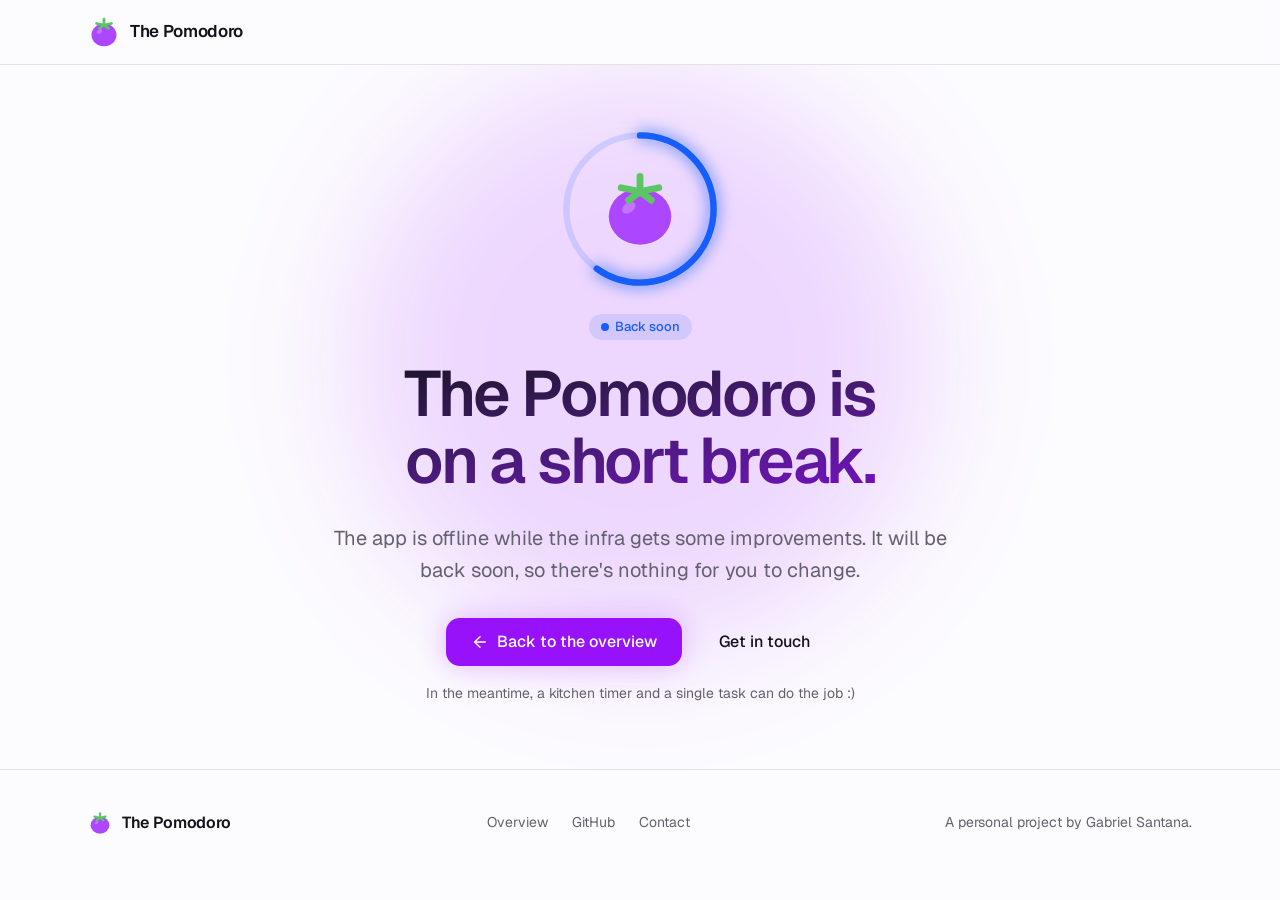
==== coming-soon/index.html @ 2564e449 "docs: sync the site from the-pomodoro@d740c67" ====
<!doctype html>
<html lang="en">
  <head>
    <meta charset="utf-8" />
    <meta name="viewport" content="width=device-width, initial-scale=1" />
    <title>The Pomodoro is on a short break</title>
    <meta
      name="description"
      content="The Pomodoro is offline for infrastructure maintenance and will be back soon."
    />
    <meta name="robots" content="noindex" />
    <meta name="color-scheme" content="light dark" />
    <meta
      name="theme-color"
      content="#fcfbfe"
      media="(prefers-color-scheme: light)"
    />
    <meta
      name="theme-color"
      content="#0f0c14"
      media="(prefers-color-scheme: dark)"
    />

    <link rel="icon" href="../assets/favicon.svg" type="image/svg+xml" />
    <link
      rel="icon"
      href="../assets/favicon-32.png"
      sizes="32x32"
      type="image/png"
    />
    <link rel="apple-touch-icon" href="../assets/apple-touch-icon.png" />

    <link rel="preconnect" href="https://fonts.googleapis.com" />
    <link rel="preconnect" href="https://fonts.gstatic.com" crossorigin />
    <link
      href="https://fonts.googleapis.com/css2?family=Geist:wght@400;500;600;700&family=Geist+Mono:wght@500;600&display=swap"
      rel="stylesheet"
    />
    <link rel="stylesheet" href="../styles.css" />
  </head>
  <body>
    <!-- Icons from Lucide (ISC), the set the app uses. -->
    <svg width="0" height="0" style="position: absolute" aria-hidden="true">
      <defs>
        <symbol
          id="i-arrow-left"
          viewBox="0 0 24 24"
          fill="none"
          stroke="currentColor"
          stroke-width="2"
          stroke-linecap="round"
          stroke-linejoin="round"
        >
          <path d="m12 19-7-7 7-7" />
          <path d="M19 12H5" />
        </symbol>
        <symbol id="logo" viewBox="0 0 64 64">
          <ellipse
            cx="32"
            cy="38"
            rx="25"
            ry="22.5"
            fill="oklch(0.627 0.265 304)"
          />
          <ellipse
            cx="23"
            cy="31"
            rx="6"
            ry="4"
            transform="rotate(-35 23 31)"
            fill="#fff"
            fill-opacity=".25"
          />
          <g
            stroke="oklch(0.74 0.17 145)"
            stroke-width="5.5"
            stroke-linecap="round"
            fill="none"
          >
            <path d="M32 18 L32 6" />
            <path d="M32 18 L17 15" />
            <path d="M32 18 L47 15" />
            <path d="M32 18 L23 25" />
            <path d="M32 18 L41 25" />
          </g>
        </symbol>
      </defs>
    </svg>

    <header class="site-header">
      <div class="wrap">
        <a class="brand" href="../">
          <svg class="logo" aria-hidden="true"><use href="#logo" /></svg>
          The Pomodoro
        </a>
      </div>
    </header>

    <main id="main" class="hero notice">
      <div class="orb" aria-hidden="true"></div>
      <div class="wrap">
        <!-- The ring sits in short-break blue: the app is resting, not gone. -->
        <div class="hero-ring enter" data-mode="short" aria-hidden="true">
          <svg viewBox="0 0 100 100">
            <circle
              class="ring-track"
              cx="50"
              cy="50"
              r="46"
              fill="none"
              stroke-width="4"
            />
          </svg>
          <svg class="ring-glow" viewBox="0 0 100 100">
            <circle
              class="ring-arc"
              cx="50"
              cy="50"
              r="46"
              fill="none"
              stroke-width="4"
              stroke-linecap="round"
              pathLength="100"
              stroke-dasharray="60 100"
            />
          </svg>
          <svg viewBox="0 0 100 100">
            <circle
              class="ring-arc"
              cx="50"
              cy="50"
              r="46"
              fill="none"
              stroke-width="4"
              stroke-linecap="round"
              pathLength="100"
              stroke-dasharray="60 100"
            />
          </svg>
          <svg class="logo"><use href="#logo" /></svg>
        </div>
        <p class="badge enter" data-mode="short" style="--enter-order: 1">
          <span class="dot" aria-hidden="true"></span>
          Back soon
        </p>
        <h1 class="enter" style="--enter-order: 2">
          The Pomodoro is on a short break.
        </h1>
        <p class="lead enter" style="--enter-order: 3">
          The app is offline while the infra gets some improvements. It will be
          back soon, so there's nothing for you to change.
        </p>
        <div class="hero-actions enter" style="--enter-order: 4">
          <a class="button button--primary button--xl" href="../">
            <svg aria-hidden="true"><use href="#i-arrow-left" /></svg>
            Back to the overview
          </a>
          <a
            class="button button--ghost button--xl"
            href="mailto:gabriel.gsantana7@gmail.com?subject=The%20Pomodoro"
          >
            Get in touch
          </a>
        </div>
        <p class="hero-note enter" style="--enter-order: 5">
          In the meantime, a kitchen timer and a single task can do the job :)
        </p>
      </div>
    </main>

    <footer class="site-footer">
      <div class="wrap">
        <a class="brand" href="../">
          <svg class="logo" aria-hidden="true"><use href="#logo" /></svg>
          The Pomodoro
        </a>
        <nav class="footer-links" aria-label="Elsewhere">
          <a href="../">Overview</a>
          <a href="https://github.com/gabrielsanttana/thepomodoro">GitHub</a>
          <a href="mailto:gabriel.gsantana7@gmail.com">Contact</a>
        </nav>
        <p>A personal project by Gabriel Santana.</p>
      </div>
    </footer>
  </body>
</html>
---- styles.css ----
/*
 * The Pomodoro presentation site. Tokens mirror apps/web/src/app/globals.css (oklch values copied
 * as they are), so the page reads as the app: one purple, a colour per timer mode, Geist, 0.75rem
 * radii, hairline borders, the progress ring and the soft glow.
 */

:root {
  color-scheme: light dark;

  --brand-50: oklch(0.977 0.014 308);
  --brand-100: oklch(0.946 0.033 307);
  --brand-200: oklch(0.902 0.063 307);
  --brand-300: oklch(0.827 0.119 306);
  --brand-400: oklch(0.714 0.203 305);
  --brand-500: oklch(0.627 0.265 304);
  --brand-600: oklch(0.558 0.288 302);
  --brand-700: oklch(0.496 0.265 302);
  --brand-800: oklch(0.438 0.218 304);
  --leaf: oklch(0.74 0.17 145);

  --background: oklch(0.99 0.004 295);
  --foreground: oklch(0.18 0.02 295);
  --card: oklch(1 0 0);
  --muted: oklch(0.955 0.008 295);
  --muted-foreground: oklch(0.5 0.02 295);
  --accent: oklch(0.95 0.025 302);
  --border: oklch(0.18 0.02 295 / 10%);
  --ring: var(--brand-500);

  --primary: var(--brand-600);
  --primary-hover: var(--brand-700);
  --primary-foreground: oklch(1 0 0);
  --brand-text: var(--brand-700);

  --mode-focus: var(--brand-600);
  --mode-short: oklch(0.546 0.245 263);
  --mode-long: oklch(0.527 0.154 150);
  --mode-focus-text: var(--mode-focus);
  --mode-short-text: var(--mode-short);
  --mode-long-text: var(--mode-long);
  --mode: var(--mode-focus);
  --mode-text: var(--mode-focus-text);

  --glow-strength: 25%;
  --shadow-card:
    0 1px 2px oklch(0.18 0.02 295 / 4%),
    0 8px 24px -12px oklch(0.18 0.02 295 / 12%);
  --shadow-shot:
    0 1px 2px oklch(0.18 0.02 295 / 6%),
    0 24px 64px -24px oklch(0.3 0.12 302 / 30%);

  --radius: 0.75rem;
  --radius-sm: calc(var(--radius) - 4px);
  --radius-xl: calc(var(--radius) + 4px);

  --font-sans: "Geist", ui-sans-serif, system-ui, sans-serif;
  --font-mono: "Geist Mono", ui-monospace, monospace;

  --gutter: 1rem;
  --section-space: 5rem;
  --max-width: 72rem;
}

@media (prefers-color-scheme: dark) {
  :root {
    --background: oklch(0.145 0.012 295);
    --foreground: oklch(0.97 0.006 295);
    --card: oklch(0.185 0.015 295);
    --muted: oklch(0.24 0.018 295);
    --muted-foreground: oklch(0.72 0.02 295);
    --accent: oklch(0.27 0.04 300);
    --border: oklch(1 0 0 / 10%);
    --ring: var(--brand-400);
    --primary-hover: var(--brand-500);
    --brand-text: var(--brand-300);

    --mode-focus-text: var(--brand-400);
    --mode-short-text: oklch(0.707 0.165 255);
    --mode-long-text: oklch(0.792 0.209 152);

    --glow-strength: 45%;
    --shadow-card: 0 1px 2px oklch(0 0 0 / 30%);
    --shadow-shot:
      0 1px 2px oklch(0 0 0 / 40%),
      0 24px 80px -24px oklch(0.558 0.288 302 / 35%);
  }
}

:root,
[data-mode] {
  --glow: 0 0 28px
    color-mix(in oklch, var(--mode) var(--glow-strength), transparent);
}
[data-mode="focus"] {
  --mode: var(--mode-focus);
  --mode-text: var(--mode-focus-text);
}
[data-mode="short"] {
  --mode: var(--mode-short);
  --mode-text: var(--mode-short-text);
}
[data-mode="long"] {
  --mode: var(--mode-long);
  --mode-text: var(--mode-long-text);
}

@media (min-width: 640px) {
  :root {
    --gutter: 1.5rem;
    --section-space: 7rem;
  }
}

/* Base */

*,
*::before,
*::after {
  box-sizing: border-box;
}

html {
  background: var(--background);
  scroll-behavior: smooth;
  scroll-padding-top: 5rem;
  -webkit-text-size-adjust: 100%;
  -webkit-tap-highlight-color: transparent;
}

body {
  margin: 0;
  background: var(--background);
  color: var(--foreground);
  font-family: var(--font-sans);
  font-size: 1rem;
  line-height: 1.6;
  -webkit-font-smoothing: antialiased;
  text-rendering: optimizeLegibility;
  overflow-x: hidden;
}

h1,
h2,
h3,
p,
ul,
ol,
dl,
dd,
figure {
  margin: 0;
}
ul,
ol {
  padding: 0;
  list-style: none;
}
img,
svg {
  display: block;
  max-width: 100%;
}
img {
  height: auto;
}
a {
  color: inherit;
}
::selection {
  background: color-mix(in oklch, var(--primary) 25%, transparent);
}

:focus-visible {
  outline: 3px solid color-mix(in oklch, var(--ring) 50%, transparent);
  outline-offset: 2px;
  border-radius: var(--radius-sm);
}

.wrap {
  width: 100%;
  max-width: var(--max-width);
  margin-inline: auto;
  padding-inline: var(--gutter);
}

.skip-link {
  position: absolute;
  left: var(--gutter);
  top: -4rem;
  z-index: 100;
  padding: 0.5rem 0.875rem;
  border-radius: var(--radius);
  background: var(--primary);
  color: var(--primary-foreground);
  font-weight: 500;
  text-decoration: none;
}
.skip-link:focus {
  top: 0.75rem;
}

.sr-only {
  position: absolute;
  width: 1px;
  height: 1px;
  padding: 0;
  margin: -1px;
  overflow: hidden;
  clip: rect(0, 0, 0, 0);
  white-space: nowrap;
  border: 0;
}

.mono {
  font-family: var(--font-mono);
  font-variant-numeric: tabular-nums;
}

/* Components shared with the app: logo, button, badge, card, kbd */

.logo {
  width: 2rem;
  height: 2rem;
  flex: none;
}

.button {
  display: inline-flex;
  align-items: center;
  justify-content: center;
  gap: 0.5rem;
  height: 2.5rem;
  padding-inline: 1rem;
  border: 1px solid transparent;
  border-radius: var(--radius);
  font: 500 0.9375rem/1 var(--font-sans);
  text-decoration: none;
  white-space: nowrap;
  transition:
    background-color 150ms,
    border-color 150ms,
    color 150ms,
    box-shadow 150ms;
}
.button svg {
  width: 1.125rem;
  height: 1.125rem;
  flex: none;
}
.button--xl {
  height: 3rem;
  padding-inline: 1.5rem;
  font-size: 1rem;
  border-radius: calc(var(--radius) + 2px);
}
.button--primary {
  background: var(--primary);
  color: var(--primary-foreground);
  box-shadow: var(--glow);
}
.button--primary:hover {
  background: var(--primary-hover);
}
.button--ghost {
  color: var(--foreground);
}
.button--ghost:hover {
  background: var(--accent);
}
.button--outline {
  border-color: var(--border);
  background: var(--card);
  color: var(--foreground);
}
.button--outline:hover {
  background: var(--accent);
}
.button[aria-disabled="true"] {
  opacity: 0.6;
  pointer-events: none;
  box-shadow: none;
}

.badge {
  display: inline-flex;
  align-items: center;
  gap: 0.375rem;
  padding: 0.25rem 0.75rem;
  border-radius: 999px;
  background: color-mix(in oklch, var(--primary) 10%, transparent);
  color: var(--brand-text);
  font-size: 0.8125rem;
  font-weight: 500;
  line-height: 1.4;
}
.badge svg {
  width: 0.875rem;
  height: 0.875rem;
}

.card {
  border: 1px solid var(--border);
  border-radius: var(--radius-xl);
  background: var(--card);
  box-shadow: var(--shadow-card);
}

kbd {
  display: inline-grid;
  place-items: center;
  min-width: 1.5rem;
  height: 1.5rem;
  padding-inline: 0.375rem;
  border: 1px solid var(--border);
  border-bottom-width: 2px;
  border-radius: 0.375rem;
  background: var(--muted);
  color: var(--foreground);
  font: 500 0.75rem/1 var(--font-mono);
}

.eyebrow {
  display: inline-flex;
  align-items: center;
  gap: 0.5rem;
  margin-bottom: 0.875rem;
  color: var(--brand-text);
  font-size: 0.875rem;
  font-weight: 500;
}

.dot {
  width: 0.5rem;
  height: 0.5rem;
  border-radius: 999px;
  background: var(--mode);
  flex: none;
}

/* Header */

.site-header {
  position: sticky;
  top: 0;
  z-index: 50;
  border-bottom: 1px solid var(--border);
  background: color-mix(in oklch, var(--background) 82%, transparent);
  backdrop-filter: saturate(1.4) blur(12px);
  -webkit-backdrop-filter: saturate(1.4) blur(12px);
}
.site-header .wrap {
  display: flex;
  align-items: center;
  gap: 1.5rem;
  height: 4rem;
}
.brand {
  display: inline-flex;
  align-items: center;
  gap: 0.625rem;
  font-weight: 600;
  font-size: 1.0625rem;
  letter-spacing: -0.02em;
  text-decoration: none;
}
.site-nav {
  display: none;
  gap: 0.25rem;
  margin-right: auto;
}
.site-nav a {
  padding: 0.375rem 0.75rem;
  border-radius: 999px;
  color: var(--muted-foreground);
  font-size: 0.9375rem;
  font-weight: 500;
  text-decoration: none;
  transition:
    color 150ms,
    background-color 150ms;
}
.site-nav a:hover {
  color: var(--foreground);
  background: var(--accent);
}
.site-header .button {
  margin-left: auto;
  height: 2.25rem;
}
@media (min-width: 880px) {
  .site-nav {
    display: flex;
  }
  .site-header .button {
    margin-left: 0;
  }
}

/* Hero */

.hero {
  position: relative;
  isolation: isolate;
  overflow: hidden;
  padding-top: 3.5rem;
  padding-bottom: var(--section-space);
  text-align: center;
}
.orb {
  position: absolute;
  z-index: -1;
  border-radius: 999px;
  background: color-mix(in oklch, var(--primary) 15%, transparent);
  filter: blur(64px);
  pointer-events: none;
}
.hero .orb {
  top: 0;
  left: 50%;
  width: 36rem;
  height: 36rem;
  max-width: 140vw;
  transform: translate(-50%, -33%);
}
.hero-ring {
  position: relative;
  display: grid;
  place-items: center;
  width: 8rem;
  height: 8rem;
  margin: 0 auto 1.5rem;
}
.hero-ring svg {
  position: absolute;
  inset: 0;
  width: 100%;
  height: 100%;
  overflow: visible;
}
.hero-ring .ring-track {
  stroke: color-mix(in oklch, var(--mode) 15%, transparent);
}
.hero-ring .ring-arc {
  stroke: var(--mode);
  transform: rotate(-90deg);
  transform-origin: center;
  transition: stroke 600ms;
}
.hero-ring .ring-glow {
  filter: blur(8px);
}
.hero-ring .logo {
  position: relative;
  width: 4rem;
  height: 4rem;
}
.hero h1 {
  max-width: 48rem;
  margin-inline: auto;
  padding-bottom: 0.25rem;
  background: linear-gradient(
    to bottom right,
    var(--foreground),
    var(--brand-text)
  );
  -webkit-background-clip: text;
  background-clip: text;
  color: transparent;
  font-size: clamp(2.25rem, 1.4rem + 4.2vw, 4rem);
  font-weight: 600;
  line-height: 1.05;
  letter-spacing: -0.035em;
  text-wrap: balance;
}
.hero .badge {
  margin-bottom: 1.25rem;
}
@media (min-width: 640px) {
  .hero h1 .phrase {
    white-space: nowrap;
  }
}
.lead {
  max-width: 40rem;
  margin: 1.5rem auto 0;
  color: var(--muted-foreground);
  font-size: clamp(1.0625rem, 0.95rem + 0.5vw, 1.25rem);
  line-height: 1.6;
  text-wrap: pretty;
}
.hero-actions {
  display: flex;
  flex-direction: column;
  align-items: stretch;
  gap: 0.75rem;
  max-width: 22rem;
  margin: 2rem auto 0;
}
.hero-note {
  margin-top: 1rem;
  color: var(--muted-foreground);
  font-size: 0.875rem;
}
@media (min-width: 640px) {
  .hero {
    padding-top: 5rem;
  }
  .hero-ring {
    width: 10rem;
    height: 10rem;
  }
  .hero-ring .logo {
    width: 5rem;
    height: 5rem;
  }
  .hero-actions {
    flex-direction: row;
    justify-content: center;
    max-width: none;
  }
}

/* The "back soon" page: the hero alone, filling the screen between header and footer */

.notice {
  display: grid;
  align-content: center;
  min-height: calc(100svh - 4rem - 9rem);
  padding-block: 4rem;
}
.notice .orb {
  top: 50%;
  transform: translate(-50%, -60%);
}
.badge[data-mode] {
  background: color-mix(in oklch, var(--mode) 12%, transparent);
  color: var(--mode-text);
}

/* Screenshots: a quiet browser frame for desktop captures, a phone frame for mobile ones */

.browser {
  overflow: hidden;
  border: 1px solid var(--border);
  border-radius: var(--radius-xl);
  background: var(--card);
  box-shadow: var(--shadow-shot);
}
.browser-bar {
  display: flex;
  align-items: center;
  gap: 0.375rem;
  height: 2.25rem;
  padding-inline: 0.875rem;
  border-bottom: 1px solid var(--border);
}
.browser-bar span {
  width: 0.625rem;
  height: 0.625rem;
  border-radius: 999px;
  background: var(--muted);
  box-shadow: inset 0 0 0 1px var(--border);
}
.browser-bar .browser-url {
  width: auto;
  height: auto;
  margin-inline: auto;
  padding: 0.125rem 0.875rem;
  border-radius: 999px;
  color: var(--muted-foreground);
  font-size: 0.75rem;
  box-shadow: none;
}
.browser img {
  width: 100%;
}
/* Phones get the mobile captures (see the <picture> sources), framed narrower so they stay legible. */
@media (max-width: 639px) {
  .browser {
    max-width: 20rem;
    margin-inline: auto;
  }
}
.nobr {
  white-space: nowrap;
}

.hero-shot {
  max-width: 64rem;
  margin: 3.5rem auto 0;
}
.hero-shot figcaption,
.phone figcaption {
  margin-top: 0.875rem;
  color: var(--muted-foreground);
  font-size: 0.875rem;
  text-align: center;
}

.phone img {
  width: 100%;
  border: 1px solid var(--border);
  border-radius: 1.75rem;
  background: var(--card);
  box-shadow: var(--shadow-shot);
}

/* Sections */

.section {
  padding-bottom: var(--section-space);
}
.section-head {
  max-width: 42rem;
  margin: 0 auto 3rem;
  text-align: center;
}
.section-head--left {
  margin-inline: 0;
  text-align: left;
}
.section h2 {
  font-size: clamp(1.875rem, 1.4rem + 2vw, 2.5rem);
  font-weight: 600;
  line-height: 1.1;
  letter-spacing: -0.03em;
  text-wrap: balance;
}
.section-head p:not(.eyebrow),
.split-text > p:not(.eyebrow) {
  margin-top: 1rem;
  color: var(--muted-foreground);
  font-size: 1.0625rem;
  text-wrap: pretty;
}

/* The rhythm */

.steps {
  display: grid;
  gap: 1rem;
  counter-reset: step;
}
.step {
  display: flex;
  align-items: flex-start;
  gap: 1rem;
  padding: 1.25rem;
}
.step-number {
  margin-top: 0.125rem;
  color: var(--muted-foreground);
  font-size: 0.875rem;
}
.step h3 {
  display: flex;
  align-items: center;
  gap: 0.5rem;
  font-size: 1rem;
  font-weight: 600;
}
.step h3 .mono {
  color: var(--mode-text);
  font-size: 0.875rem;
  font-weight: 500;
}
.step p {
  margin-top: 0.25rem;
  color: var(--muted-foreground);
  font-size: 0.9375rem;
}

.phones {
  display: grid;
  grid-template-columns: repeat(3, minmax(0, 1fr));
  gap: 0.75rem;
  max-width: 52rem;
  margin: 3.5rem auto 0;
}
.phones figcaption {
  display: flex;
  align-items: center;
  justify-content: center;
  gap: 0.5rem;
}
@media (min-width: 640px) {
  .steps {
    grid-template-columns: repeat(3, minmax(0, 1fr));
    gap: 1.5rem;
  }
  .phones {
    gap: 2rem;
  }
}
@media (max-width: 479px) {
  .phones figcaption {
    font-size: 0.75rem;
  }
}

/* Features */

.features {
  display: grid;
  gap: 1rem;
}
.feature {
  padding: 1.5rem;
}
.feature-icon {
  display: grid;
  place-items: center;
  width: 2.5rem;
  height: 2.5rem;
  margin-bottom: 1rem;
  border-radius: var(--radius);
  background: color-mix(in oklch, var(--mode) 12%, transparent);
  color: var(--mode-text);
}
.feature-icon svg {
  width: 1.25rem;
  height: 1.25rem;
}
.feature h3 {
  display: flex;
  align-items: center;
  flex-wrap: wrap;
  gap: 0.5rem;
  font-size: 1.0625rem;
  font-weight: 600;
  letter-spacing: -0.01em;
}
.feature p {
  margin-top: 0.5rem;
  color: var(--muted-foreground);
  font-size: 0.9375rem;
}
.feature .keys {
  display: flex;
  flex-wrap: wrap;
  gap: 0.5rem 1rem;
  margin-top: 1rem;
  color: var(--muted-foreground);
  font-size: 0.8125rem;
}
.feature .keys span {
  display: inline-flex;
  align-items: center;
  gap: 0.375rem;
  white-space: nowrap;
}
.mode-swatches {
  display: flex;
  gap: 0.5rem;
  margin-top: 1rem;
}
.mode-swatches span {
  padding: 0.25rem 0.625rem;
  border-radius: 999px;
  background: var(--mode);
  color: #fff;
  font-size: 0.75rem;
  font-weight: 500;
  box-shadow: var(--glow);
}
.feature--wide {
  grid-column: 1 / -1;
}
.presets {
  display: flex;
  flex-wrap: wrap;
  gap: 0.5rem;
  margin-top: 1rem;
}
.presets li {
  padding: 0.25rem 0.625rem;
  border: 1px solid var(--border);
  border-radius: 999px;
  color: var(--muted-foreground);
  font-size: 0.8125rem;
}
.presets li b {
  color: var(--foreground);
  font-weight: 500;
}
@media (min-width: 720px) {
  .features {
    grid-template-columns: repeat(2, minmax(0, 1fr));
    gap: 1.5rem;
  }
}
@media (min-width: 1024px) {
  .features {
    grid-template-columns: repeat(3, minmax(0, 1fr));
  }
}

/* History */

.split {
  display: grid;
  gap: 2.5rem;
  align-items: center;
}
.checks {
  display: grid;
  gap: 0.75rem;
  margin-top: 1.75rem;
}
.checks li {
  display: flex;
  gap: 0.75rem;
  align-items: flex-start;
}
.checks svg {
  width: 1.25rem;
  height: 1.25rem;
  margin-top: 0.1875rem;
  flex: none;
  color: var(--brand-text);
}
@media (min-width: 1024px) {
  .split {
    grid-template-columns: 5fr 7fr;
    gap: 4rem;
  }
}

/* Why it works */

.reasons {
  display: grid;
  gap: 1rem;
}
.reason {
  padding: 1.5rem;
}
.reason h3 {
  font-size: 1.0625rem;
  font-weight: 600;
  letter-spacing: -0.01em;
}
.reason p {
  margin-top: 0.5rem;
  color: var(--muted-foreground);
  font-size: 0.9375rem;
}
.reason small {
  display: block;
  margin-top: 1rem;
  color: var(--brand-text);
  font-size: 0.8125rem;
  font-weight: 500;
}
.more-link {
  display: inline-flex;
  align-items: center;
  gap: 0.375rem;
  margin-top: 2rem;
  color: var(--brand-text);
  font-weight: 500;
  text-decoration: none;
}
.more-link:hover {
  text-decoration: underline;
  text-underline-offset: 3px;
}
.more-link svg {
  width: 1rem;
  height: 1rem;
}
@media (min-width: 720px) {
  .reasons {
    grid-template-columns: repeat(3, minmax(0, 1fr));
    gap: 1.5rem;
  }
}

/* Pricing */

.plans {
  display: grid;
  gap: 1rem;
  max-width: 52rem;
  margin-inline: auto;
}
.plan {
  display: flex;
  flex-direction: column;
  padding: 1.75rem;
}
.plan--premium {
  border-color: color-mix(in oklch, var(--primary) 35%, transparent);
  background: linear-gradient(
    to bottom,
    color-mix(in oklch, var(--primary) 6%, var(--card)),
    var(--card)
  );
}
.plan-head {
  display: flex;
  align-items: center;
  justify-content: space-between;
  gap: 1rem;
}
.plan h3 {
  font-size: 1.125rem;
  font-weight: 600;
}
.plan-price {
  margin-top: 1rem;
  font-size: 2.25rem;
  font-weight: 600;
  letter-spacing: -0.03em;
  line-height: 1.1;
}
.plan-price small {
  color: var(--muted-foreground);
  font-size: 1rem;
  font-weight: 400;
  letter-spacing: 0;
}
.plan-alt {
  margin-top: 0.375rem;
  color: var(--muted-foreground);
  font-size: 0.9375rem;
}
.plan .checks {
  margin-block: 1.5rem 2rem;
}
.plan .button {
  margin-top: auto;
}
.plan-note {
  margin-top: 0.75rem;
  color: var(--muted-foreground);
  font-size: 0.8125rem;
  text-align: center;
}
@media (min-width: 720px) {
  .plans {
    grid-template-columns: repeat(2, minmax(0, 1fr));
    gap: 1.5rem;
  }
}

/* FAQ */

.faq {
  max-width: 46rem;
  margin-inline: auto;
  border-top: 1px solid var(--border);
}
.faq details {
  border-bottom: 1px solid var(--border);
}
.faq summary {
  display: flex;
  align-items: center;
  justify-content: space-between;
  gap: 1rem;
  padding-block: 1.25rem;
  font-size: 1.0625rem;
  font-weight: 500;
  list-style: none;
  cursor: pointer;
}
.faq summary::-webkit-details-marker {
  display: none;
}
.faq summary::after {
  content: "";
  width: 0.625rem;
  height: 0.625rem;
  margin-right: 0.25rem;
  border-right: 2px solid var(--muted-foreground);
  border-bottom: 2px solid var(--muted-foreground);
  transform: rotate(45deg) translateY(-25%);
  transition: transform 200ms;
  flex: none;
}
.faq details[open] summary::after {
  transform: rotate(225deg) translateY(-25%);
}
.faq details p {
  padding-bottom: 1.25rem;
  color: var(--muted-foreground);
  text-wrap: pretty;
}
.faq a {
  color: var(--brand-text);
  text-underline-offset: 3px;
}

/* Final call to action */

.cta {
  position: relative;
  isolation: isolate;
  overflow: hidden;
  display: grid;
  justify-items: center;
  gap: 1rem;
  padding: 3rem 1.5rem;
  border-color: color-mix(in oklch, var(--primary) 30%, transparent);
  background: color-mix(in oklch, var(--primary) 5%, var(--card));
  text-align: center;
}
.cta .orb {
  bottom: -6rem;
  left: 50%;
  width: 20rem;
  height: 20rem;
  transform: translateX(-50%);
}
.cta p {
  max-width: 34rem;
  color: var(--muted-foreground);
  font-size: 1.0625rem;
  text-wrap: pretty;
}
.cta .button {
  margin-top: 1rem;
}
@media (min-width: 640px) {
  .cta {
    padding-block: 4rem;
  }
}

/* Footer */

.site-footer {
  border-top: 1px solid var(--border);
  padding-block: 2.5rem;
  color: var(--muted-foreground);
  font-size: 0.875rem;
}
.site-footer .wrap {
  display: grid;
  gap: 1.5rem;
}
.site-footer .brand {
  color: var(--foreground);
  font-size: 1rem;
}
.site-footer .logo {
  width: 1.5rem;
  height: 1.5rem;
}
.footer-links {
  display: flex;
  flex-wrap: wrap;
  gap: 0.5rem 1.5rem;
}
.footer-links a {
  text-decoration: none;
}
.footer-links a:hover {
  color: var(--foreground);
}
@media (min-width: 880px) {
  .site-footer .wrap {
    grid-template-columns: auto 1fr auto;
    align-items: center;
  }
  .footer-links {
    justify-content: center;
  }
}

/* Motion: the same staggered fade-in the app uses, only for people who have not asked for less */

@media (prefers-reduced-motion: no-preference) {
  .enter {
    animation: enter 500ms cubic-bezier(0.2, 0.7, 0.2, 1) both;
    animation-delay: calc(var(--enter-order, 0) * 80ms);
  }
  .hero-ring .ring-glow {
    animation: ring-glow 3s ease-in-out infinite;
  }
  @keyframes enter {
    from {
      opacity: 0;
      transform: translateY(0.5rem);
    }
    to {
      opacity: 1;
      transform: none;
    }
  }
  @keyframes ring-glow {
    0%,
    100% {
      opacity: 0.55;
    }
    50% {
      opacity: 1;
    }
  }
}
@media (prefers-reduced-motion: reduce) {
  html {
    scroll-behavior: auto;
  }
}
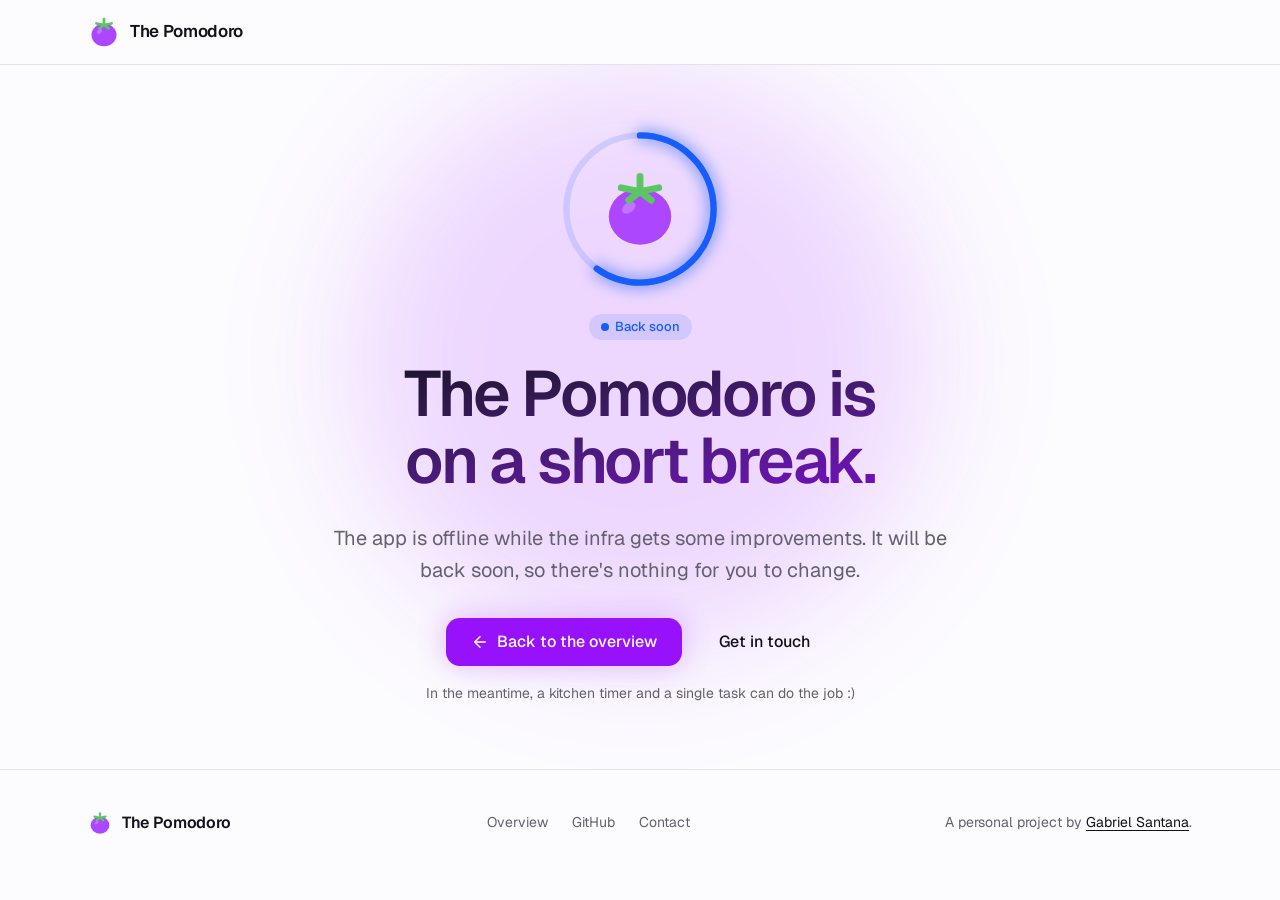
==== commit 026ae74d: "docs: sync the site from the-pomodoro@17c6196" ====
--- a/coming-soon/index.html
+++ b/coming-soon/index.html
@@ -179,7 +179,10 @@
           <a href="https://github.com/gabrielsanttana/thepomodoro">GitHub</a>
           <a href="mailto:gabriel.gsantana7@gmail.com">Contact</a>
         </nav>
-        <p>A personal project by Gabriel Santana.</p>
+        <p>
+          A personal project by
+          <a href="https://github.com/gabrielsanttana">Gabriel Santana</a>.
+        </p>
       </div>
     </footer>
   </body>
--- a/styles.css
+++ b/styles.css
@@ -1059,6 +1059,10 @@
 .footer-links a:hover {
   color: var(--foreground);
 }
+.site-footer p a {
+  color: var(--foreground);
+  text-underline-offset: 3px;
+}
 @media (min-width: 880px) {
   .site-footer .wrap {
     grid-template-columns: auto 1fr auto;
